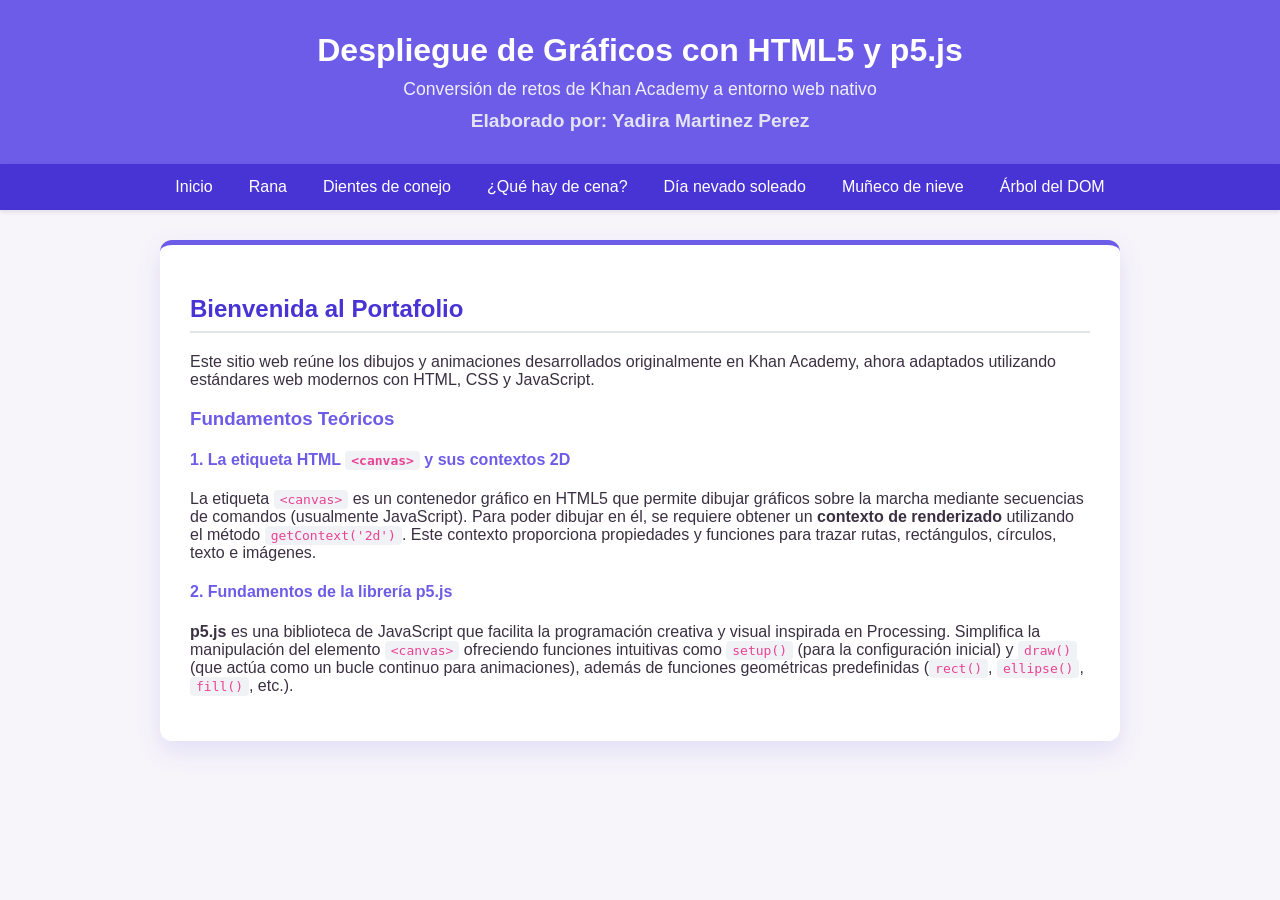
==== index.html @ 58188362 "Add files via upload" ====
<!DOCTYPE html>
<html lang="es">
<head>
    <meta charset="UTF-8">
    <title>Despliegue de Gráficos - Inicio</title>
    <link rel="stylesheet" href="estilo.css">
</head>
<body>
    <header>
        <h1>Despliegue de Gráficos con HTML5 y p5.js</h1>
        <p>Conversión de retos de Khan Academy a entorno web nativo</p>
        <!-- Aquí agregamos tu nombre -->
        <p style="margin-top: 10px; font-weight: bold; font-size: 1.2rem; color: #f1f2f6;">
            Elaborado por: Yadira Martinez Perez
        </p>
    </header>

    <nav>
        <ul>
            <li><a href="index.html">Inicio</a></li>
            <li><a href="proyectos/rana.html">Rana</a></li>
            <li><a href="proyectos/dientes.html">Dientes de conejo</a></li>
            <li><a href="proyectos/cena.html">¿Qué hay de cena?</a></li>
            <li><a href="proyectos/nevado.html">Día nevado soleado</a></li>
            <li><a href="proyectos/muneco.html">Muñeco de nieve</a></li>
            <li><a href="dom-inspector.html">Árbol del DOM</a></li>
        </ul>
    </nav>

    <main>
        <h2>Bienvenida al Portafolio</h2>
        <p>Este sitio web reúne los dibujos y animaciones desarrollados originalmente en Khan Academy, ahora adaptados utilizando estándares web modernos con HTML, CSS y JavaScript.</p>

        <section>
            <h3>Fundamentos Teóricos</h3>
            <h4>1. La etiqueta HTML <code>&lt;canvas&gt;</code> y sus contextos 2D</h4>
            <p>La etiqueta <code>&lt;canvas&gt;</code> es un contenedor gráfico en HTML5 que permite dibujar gráficos sobre la marcha mediante secuencias de comandos (usualmente JavaScript). Para poder dibujar en él, se requiere obtener un <strong>contexto de renderizado</strong> utilizando el método <code>getContext('2d')</code>. Este contexto proporciona propiedades y funciones para trazar rutas, rectángulos, círculos, texto e imágenes.</p>

            <h4>2. Fundamentos de la librería p5.js</h4>
            <p><strong>p5.js</strong> es una biblioteca de JavaScript que facilita la programación creativa y visual inspirada en Processing. Simplifica la manipulación del elemento <code>&lt;canvas&gt;</code> ofreciendo funciones intuitivas como <code>setup()</code> (para la configuración inicial) y <code>draw()</code> (que actúa como un bucle continuo para animaciones), además de funciones geométricas predefinidas (<code>rect()</code>, <code>ellipse()</code>, <code>fill()</code>, etc.).</p>
        </section>
    </main>
</body>
</html>
---- estilo.css ----
body {
    font-family: 'Segoe UI', Tahoma, Geneva, Verdana, sans-serif;
    margin: 0;
    padding: 0;
    background-color: #f7f5fa;
    color: #3b3042;
}

header {
    background: linear-gradient(135deg, #6a4c93, #8ac926); /* Degradado moderno */
    background: #6c5ce7; /* Color lila/morado principal */
    color: white;
    padding: 2rem 1rem;
    text-align: center;
    box-shadow: 0 4px 6px rgba(0, 0, 0, 0.1);
}

header h1 {
    margin: 0 0 10px 0;
    font-size: 2rem;
}

header p {
    margin: 0;
    font-size: 1.1rem;
    opacity: 0.9;
}

nav {
    background: #4834d4; /* Lila un poco más oscuro para la barra de navegación */
    box-shadow: 0 2px 4px rgba(0,0,0,0.1);
}

nav ul {
    list-style: none;
    padding: 0;
    display: flex;
    justify-content: center;
    flex-wrap: wrap;
    margin: 0;
}

nav ul li {
    margin: 0;
}

nav ul li a {
    color: white;
    text-decoration: none;
    padding: 14px 18px;
    display: block;
    font-weight: 500;
    transition: background 0.3s ease;
}

nav ul li a:hover {
    background: #341f97; /* Tono más intenso al pasar el ratón */
}

main {
    padding: 30px;
    max-width: 900px;
    margin: 30px auto;
    background: white;
    box-shadow: 0 10px 25px rgba(108, 92, 231, 0.15); /* Sombra suave con tinte lila */
    border-radius: 12px;
    border-top: 5px solid #6c5ce7;
}

h2 {
    color: #4834d4;
    border-bottom: 2px solid #dfe6e9;
    padding-bottom: 8px;
}

h3, h4 {
    color: #6c5ce7;
}

code {
    background-color: #f1f2f6;
    padding: 2px 6px;
    border-radius: 4px;
    color: #e84393;
    font-family: monospace;
}

canvas {
    border: 2px solid #dcdde1;
    background: #fff;
    display: block;
    margin: 20px auto;
    border-radius: 8px;
    box-shadow: 0 4px 10px rgba(0,0,0,0.05);
}
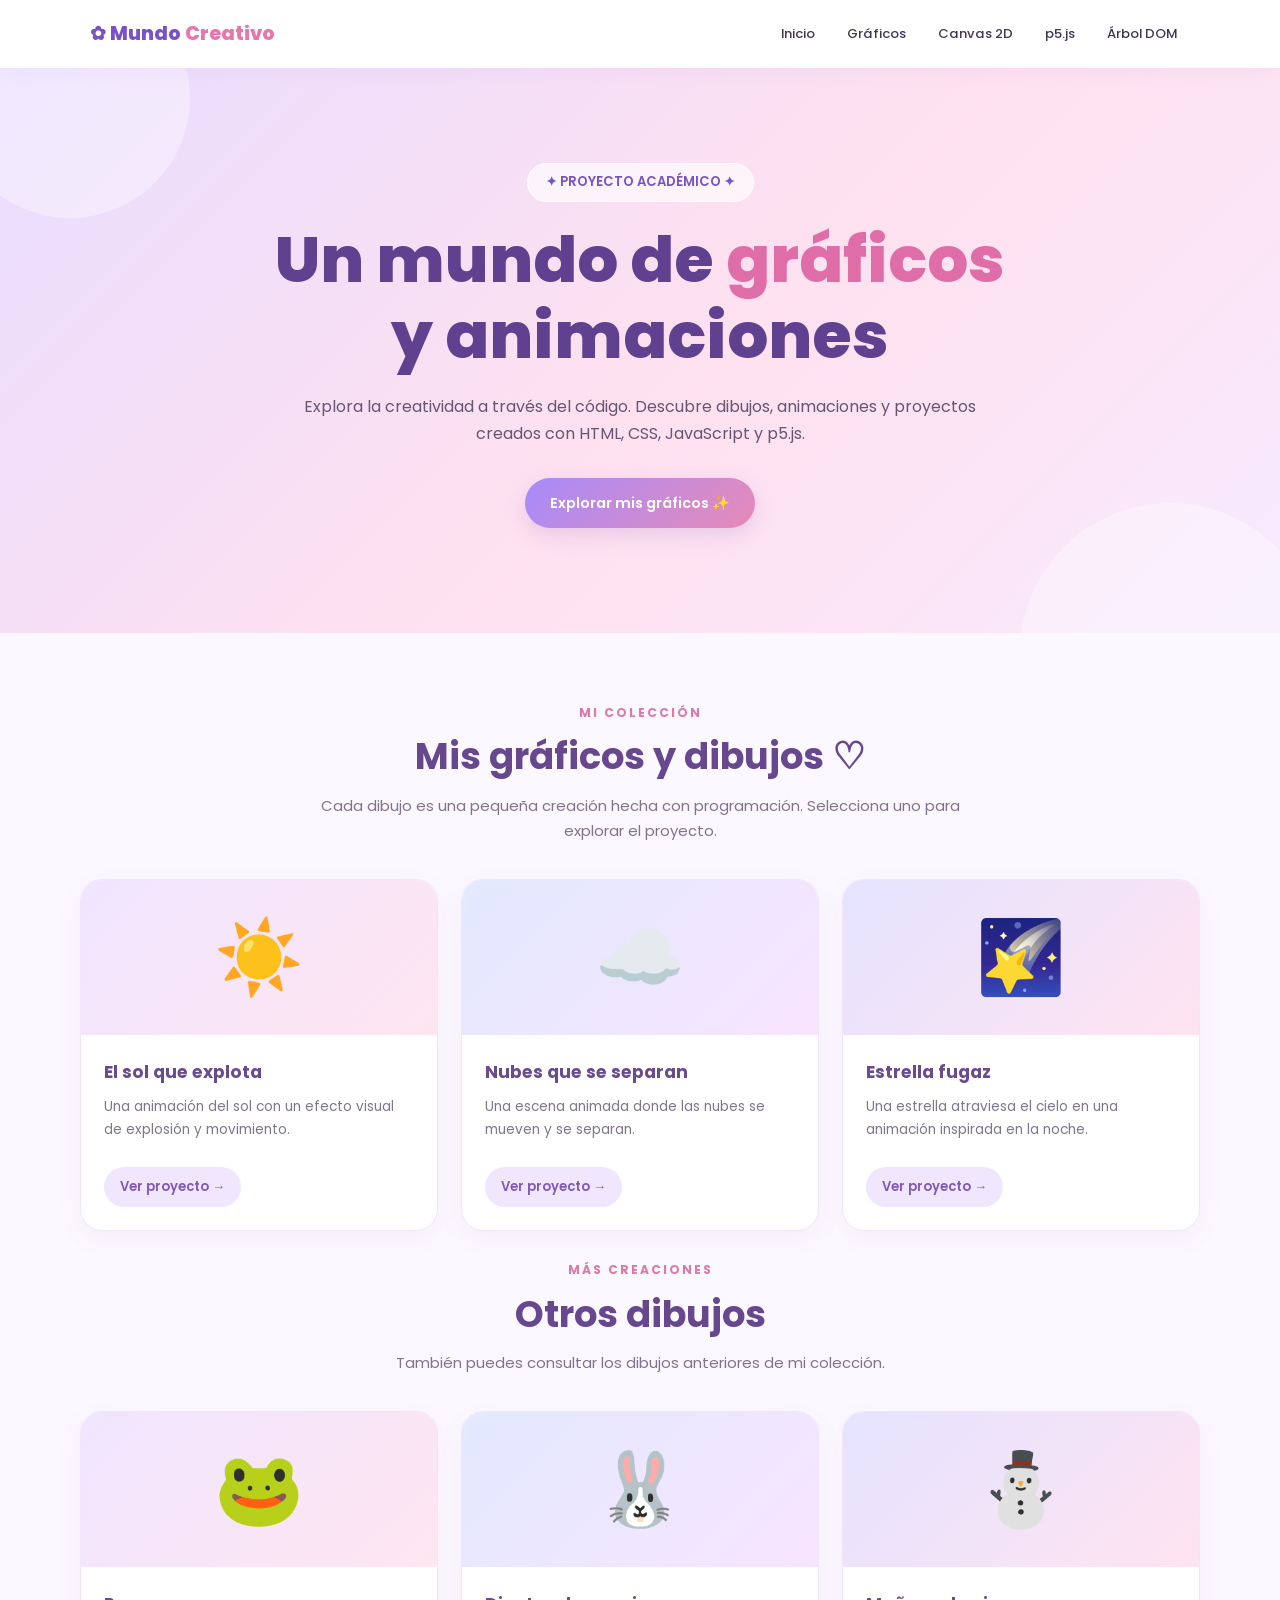
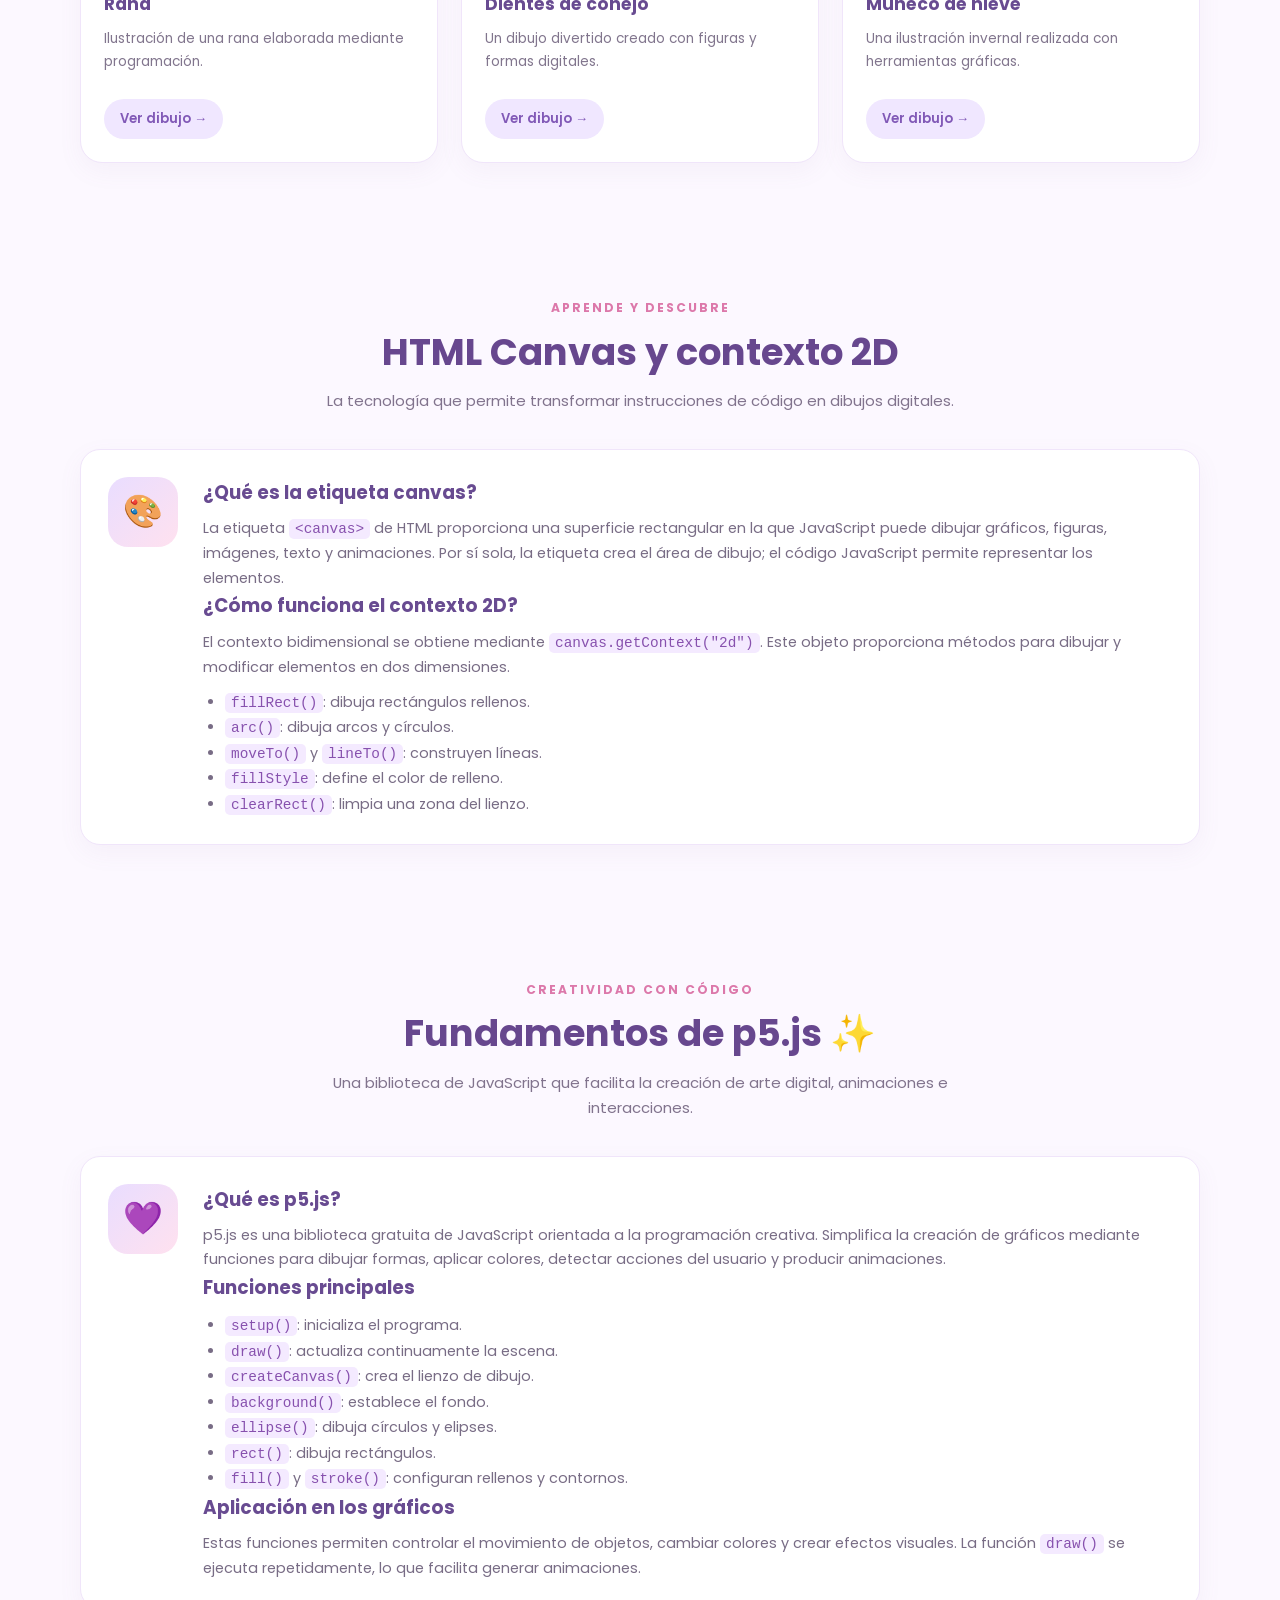
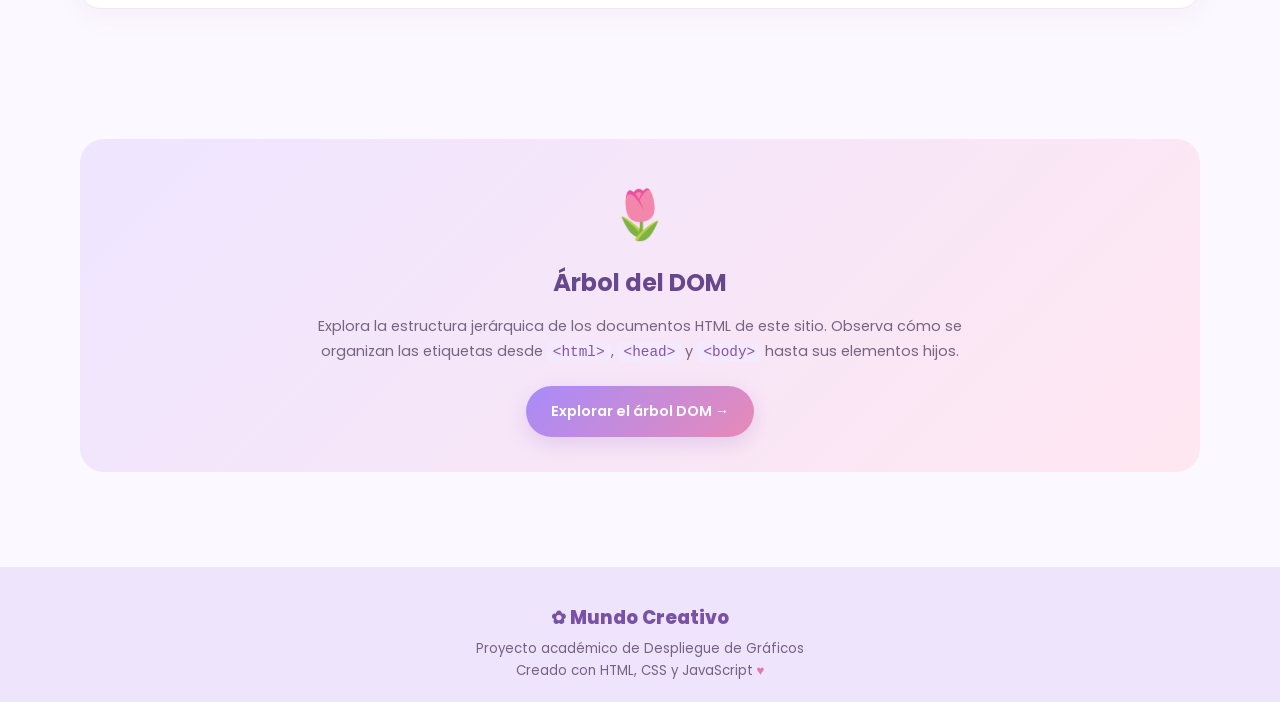
==== commit 1aadf0df: "Add files via upload Agregados nuevos gráficos y DOM inspector" ====
--- a/index.html
+++ b/index.html
@@ -1,44 +1,737 @@
+
 <!DOCTYPE html>
 <html lang="es">
 <head>
     <meta charset="UTF-8">
-    <title>Despliegue de Gráficos - Inicio</title>
-    <link rel="stylesheet" href="estilo.css">
+    <meta name="viewport" content="width=device-width, initial-scale=1.0">
+
+    <title>Despliegue de Gráficos | Mundo Creativo</title>
+
+    <link rel="preconnect" href="https://fonts.googleapis.com">
+    <link rel="preconnect" href="https://fonts.gstatic.com" crossorigin>
+    <link href="https://fonts.googleapis.com/css2?family=Poppins:wght@300;400;500;600;700;800&display=swap" rel="stylesheet">
+
+    <style>
+        :root {
+            --lila: #a78bfa;
+            --lila-oscuro: #7952c7;
+            --rosa: #f5a3c7;
+            --rosa-claro: #ffe4f0;
+            --fondo: #fcf8ff;
+            --texto: #443653;
+            --blanco: #ffffff;
+        }
+
+        * {
+            margin: 0;
+            padding: 0;
+            box-sizing: border-box;
+            scroll-behavior: smooth;
+        }
+
+        body {
+            font-family: 'Poppins', sans-serif;
+            background: var(--fondo);
+            color: var(--texto);
+            line-height: 1.7;
+        }
+
+        a {
+            text-decoration: none;
+            color: inherit;
+        }
+
+        /* NAVEGACIÓN */
+
+        nav {
+            position: sticky;
+            top: 0;
+            z-index: 100;
+            display: flex;
+            justify-content: space-between;
+            align-items: center;
+            flex-wrap: wrap;
+            gap: 15px;
+            padding: 15px 7%;
+            background: rgba(255, 255, 255, 0.94);
+            backdrop-filter: blur(12px);
+            box-shadow: 0 3px 18px #b99bd51c;
+        }
+
+        .logo {
+            color: var(--lila-oscuro);
+            font-size: 1.2rem;
+            font-weight: 800;
+        }
+
+        .logo span {
+            color: #e875ac;
+        }
+
+        .menu {
+            display: flex;
+            align-items: center;
+            justify-content: center;
+            flex-wrap: wrap;
+            gap: 8px;
+        }
+
+        .menu a {
+            padding: 8px 12px;
+            border-radius: 20px;
+            font-size: 0.82rem;
+            font-weight: 500;
+            transition: 0.3s;
+        }
+
+        .menu a:hover {
+            background: var(--rosa-claro);
+            color: var(--lila-oscuro);
+        }
+
+        /* PORTADA */
+
+        .hero {
+            position: relative;
+            overflow: hidden;
+            padding: 95px 20px 105px;
+            text-align: center;
+            background: linear-gradient(
+                135deg,
+                #e9ddff 0%,
+                #ffe1ef 55%,
+                #f7eaff 100%
+            );
+        }
+
+        .hero::before,
+        .hero::after {
+            content: "";
+            position: absolute;
+            border-radius: 50%;
+            background: #ffffff55;
+        }
+
+        .hero::before {
+            width: 240px;
+            height: 240px;
+            top: -90px;
+            left: -50px;
+        }
+
+        .hero::after {
+            width: 300px;
+            height: 300px;
+            bottom: -170px;
+            right: -40px;
+        }
+
+        .etiqueta {
+            display: inline-block;
+            background: #ffffffa8;
+            color: var(--lila-oscuro);
+            border: 1px solid #ffffff;
+            padding: 7px 18px;
+            border-radius: 30px;
+            font-size: 0.82rem;
+            font-weight: 600;
+            margin-bottom: 20px;
+        }
+
+        .hero h1 {
+            position: relative;
+            z-index: 1;
+            max-width: 850px;
+            margin: 0 auto 18px;
+            font-size: clamp(2.1rem, 5vw, 4rem);
+            line-height: 1.2;
+            font-weight: 800;
+            color: #60418f;
+        }
+
+        .hero h1 span {
+            color: #df6da7;
+        }
+
+        .hero p {
+            position: relative;
+            z-index: 1;
+            max-width: 680px;
+            margin: 0 auto 30px;
+            color: #665573;
+            font-size: 1rem;
+        }
+
+        .boton {
+            position: relative;
+            z-index: 1;
+            display: inline-block;
+            padding: 13px 25px;
+            border-radius: 30px;
+            color: white;
+            background: linear-gradient(135deg, #a78bfa, #e78ab8);
+            font-size: 0.9rem;
+            font-weight: 600;
+            box-shadow: 0 7px 20px #b68dd64d;
+            transition: transform 0.3s, box-shadow 0.3s;
+        }
+
+        .boton:hover {
+            transform: translateY(-4px);
+            box-shadow: 0 10px 25px #b68dd666;
+        }
+
+        /* CONTENIDO GENERAL */
+
+        main {
+            width: min(1120px, 90%);
+            margin: 0 auto;
+        }
+
+        section {
+            padding: 65px 0;
+            scroll-margin-top: 85px;
+        }
+
+        .encabezado {
+            text-align: center;
+            margin-bottom: 35px;
+        }
+
+        .encabezado .mini {
+            color: #dc78aa;
+            text-transform: uppercase;
+            letter-spacing: 2px;
+            font-size: 0.76rem;
+            font-weight: 700;
+        }
+
+        .encabezado h2 {
+            color: #67478e;
+            font-size: clamp(1.6rem, 3vw, 2.3rem);
+            line-height: 1.3;
+            margin: 8px 0 12px;
+        }
+
+        .encabezado p {
+            max-width: 650px;
+            margin: 0 auto;
+            color: #81738d;
+            font-size: 0.93rem;
+        }
+
+        /* TARJETAS DE GRÁFICOS */
+
+        .rejilla {
+            display: grid;
+            grid-template-columns: repeat(3, minmax(0, 1fr));
+            gap: 23px;
+        }
+
+        .tarjeta {
+            background: white;
+            border: 1px solid #f0e5fa;
+            border-radius: 22px;
+            overflow: hidden;
+            box-shadow: 0 8px 25px #8e6ba510;
+            transition: transform 0.3s, box-shadow 0.3s;
+        }
+
+        .tarjeta:hover {
+            transform: translateY(-7px);
+            box-shadow: 0 15px 35px #8e6ba522;
+        }
+
+        .ilustracion {
+            min-height: 155px;
+            display: flex;
+            justify-content: center;
+            align-items: center;
+            font-size: 4.5rem;
+            background: linear-gradient(135deg, #f0e5ff, #ffe6f1);
+        }
+
+        .tarjeta:nth-child(2) .ilustracion {
+            background: linear-gradient(135deg, #e2e9ff, #f8e4ff);
+        }
+
+        .tarjeta:nth-child(3) .ilustracion {
+            background: linear-gradient(135deg, #e5e3ff, #ffe3f1);
+        }
+
+        .tarjeta-contenido {
+            padding: 23px;
+        }
+
+        .tarjeta h3 {
+            color: #684b91;
+            font-size: 1.08rem;
+            margin-bottom: 8px;
+        }
+
+        .tarjeta p {
+            color: #81758d;
+            font-size: 0.85rem;
+            min-height: 57px;
+        }
+
+        .enlace {
+            display: inline-block;
+            margin-top: 15px;
+            padding: 9px 16px;
+            border-radius: 25px;
+            color: #8159b7;
+            background: #f0e7ff;
+            font-size: 0.82rem;
+            font-weight: 600;
+            transition: 0.3s;
+        }
+
+        .enlace:hover {
+            color: white;
+            background: linear-gradient(135deg, #a78bfa, #e78ab8);
+        }
+
+        .secundarios {
+            margin-top: 24px;
+        }
+
+        /* SECCIONES INFORMATIVAS */
+
+        .info {
+            display: grid;
+            grid-template-columns: 75px 1fr;
+            align-items: start;
+            gap: 20px;
+            padding: 27px;
+            background: white;
+            border: 1px solid #f0e5fa;
+            border-radius: 20px;
+            box-shadow: 0 8px 25px #8e6ba510;
+        }
+
+        .info + .info {
+            margin-top: 20px;
+        }
+
+        .info-icono {
+            display: flex;
+            justify-content: center;
+            align-items: center;
+            width: 70px;
+            height: 70px;
+            border-radius: 20px;
+            background: linear-gradient(135deg, #e9ddff, #ffe1ef);
+            font-size: 2rem;
+        }
+
+        .info h3 {
+            color: #684b91;
+            margin-bottom: 8px;
+            font-size: 1.15rem;
+        }
+
+        .info p,
+        .info li {
+            color: #786c85;
+            font-size: 0.9rem;
+        }
+
+        .info ul {
+            padding-left: 22px;
+            margin-top: 10px;
+        }
+
+        code {
+            padding: 2px 6px;
+            border-radius: 5px;
+            color: #8751ae;
+            background: #f4eaff;
+            overflow-wrap: anywhere;
+        }
+
+        /* DOM */
+
+        .dom-card {
+            padding: 35px;
+            border-radius: 24px;
+            text-align: center;
+            background: linear-gradient(135deg, #eee5ff, #ffe7f1);
+        }
+
+        .dom-card .dom-emoji {
+            font-size: 3rem;
+            margin-bottom: 8px;
+        }
+
+        .dom-card h2 {
+            color: #67478e;
+            margin-bottom: 10px;
+        }
+
+        .dom-card p {
+            max-width: 650px;
+            margin: 0 auto 22px;
+            color: #766482;
+            font-size: 0.9rem;
+        }
+
+        .dom-card .boton {
+            border: none;
+            cursor: pointer;
+        }
+
+        /* PIE DE PÁGINA */
+
+        footer {
+            margin-top: 30px;
+            padding: 35px 20px;
+            text-align: center;
+            background: #eee4fb;
+            color: #756187;
+        }
+
+        footer .footer-logo {
+            color: #7952a8;
+            font-weight: 800;
+            font-size: 1.15rem;
+            margin-bottom: 5px;
+        }
+
+        footer p {
+            font-size: 0.83rem;
+        }
+
+        footer .corazon {
+            color: #e875ac;
+        }
+
+        /* RESPONSIVE */
+
+        @media (max-width: 850px) {
+            nav {
+                justify-content: center;
+            }
+
+            .rejilla {
+                grid-template-columns: repeat(2, minmax(0, 1fr));
+            }
+        }
+
+        @media (max-width: 560px) {
+            .hero {
+                padding: 70px 18px 80px;
+            }
+
+            .rejilla {
+                grid-template-columns: 1fr;
+            }
+
+            .menu {
+                gap: 3px;
+            }
+
+            .menu a {
+                font-size: 0.77rem;
+                padding: 7px 9px;
+            }
+
+            .info {
+                grid-template-columns: 1fr;
+                padding: 22px;
+            }
+
+            .info-icono {
+                width: 58px;
+                height: 58px;
+                font-size: 1.7rem;
+            }
+
+            .dom-card {
+                padding: 25px 18px;
+            }
+        }
+    </style>
 </head>
+
 <body>
-    <header>
-        <h1>Despliegue de Gráficos con HTML5 y p5.js</h1>
-        <p>Conversión de retos de Khan Academy a entorno web nativo</p>
-        <!-- Aquí agregamos tu nombre -->
-        <p style="margin-top: 10px; font-weight: bold; font-size: 1.2rem; color: #f1f2f6;">
-            Elaborado por: Yadira Martinez Perez
+
+    <!-- MENÚ DE NAVEGACIÓN -->
+    <nav>
+        <a class="logo" href="index.html">
+            ✿ Mundo <span>Creativo</span>
+        </a>
+
+        <div class="menu">
+            <a href="#inicio">Inicio</a>
+            <a href="#graficos">Gráficos</a>
+            <a href="#canvas">Canvas 2D</a>
+            <a href="#p5js">p5.js</a>
+            <a href="dom-inspector.html">Árbol DOM</a>
+        </div>
+    </nav>
+
+    <!-- PORTADA -->
+    <header class="hero" id="inicio">
+        <span class="etiqueta">✦ PROYECTO ACADÉMICO ✦</span>
+
+        <h1>
+            Un mundo de <span>gráficos</span><br>
+            y animaciones
+        </h1>
+
+        <p>
+            Explora la creatividad a través del código.
+            Descubre dibujos, animaciones y proyectos creados
+            con HTML, CSS, JavaScript y p5.js.
         </p>
+
+        <a class="boton" href="#graficos">
+            Explorar mis gráficos ✨
+        </a>
     </header>
 
-    <nav>
-        <ul>
-            <li><a href="index.html">Inicio</a></li>
-            <li><a href="proyectos/rana.html">Rana</a></li>
-            <li><a href="proyectos/dientes.html">Dientes de conejo</a></li>
-            <li><a href="proyectos/cena.html">¿Qué hay de cena?</a></li>
-            <li><a href="proyectos/nevado.html">Día nevado soleado</a></li>
-            <li><a href="proyectos/muneco.html">Muñeco de nieve</a></li>
-            <li><a href="dom-inspector.html">Árbol del DOM</a></li>
-        </ul>
-    </nav>
-
     <main>
-        <h2>Bienvenida al Portafolio</h2>
-        <p>Este sitio web reúne los dibujos y animaciones desarrollados originalmente en Khan Academy, ahora adaptados utilizando estándares web modernos con HTML, CSS y JavaScript.</p>
-
-        <section>
-            <h3>Fundamentos Teóricos</h3>
-            <h4>1. La etiqueta HTML <code>&lt;canvas&gt;</code> y sus contextos 2D</h4>
-            <p>La etiqueta <code>&lt;canvas&gt;</code> es un contenedor gráfico en HTML5 que permite dibujar gráficos sobre la marcha mediante secuencias de comandos (usualmente JavaScript). Para poder dibujar en él, se requiere obtener un <strong>contexto de renderizado</strong> utilizando el método <code>getContext('2d')</code>. Este contexto proporciona propiedades y funciones para trazar rutas, rectángulos, círculos, texto e imágenes.</p>
-
-            <h4>2. Fundamentos de la librería p5.js</h4>
-            <p><strong>p5.js</strong> es una biblioteca de JavaScript que facilita la programación creativa y visual inspirada en Processing. Simplifica la manipulación del elemento <code>&lt;canvas&gt;</code> ofreciendo funciones intuitivas como <code>setup()</code> (para la configuración inicial) y <code>draw()</code> (que actúa como un bucle continuo para animaciones), además de funciones geométricas predefinidas (<code>rect()</code>, <code>ellipse()</code>, <code>fill()</code>, etc.).</p>
+
+        <!-- GALERÍA DE GRÁFICOS -->
+        <section id="graficos">
+
+            <div class="encabezado">
+                <span class="mini">Mi colección</span>
+                <h2>Mis gráficos y dibujos ♡</h2>
+                <p>
+                    Cada dibujo es una pequeña creación hecha con
+                    programación. Selecciona uno para explorar el proyecto.
+                </p>
+            </div>
+
+            <div class="rejilla">
+
+                <article class="tarjeta">
+                    <div class="ilustracion" aria-hidden="true">☀️</div>
+                    <div class="tarjeta-contenido">
+                        <h3>El sol que explota</h3>
+                        <p>
+                            Una animación del sol con un efecto visual
+                            de explosión y movimiento.
+                        </p>
+                        <a class="enlace" href="sol-explota.html">
+                            Ver proyecto →
+                        </a>
+                    </div>
+                </article>
+
+                <article class="tarjeta">
+                    <div class="ilustracion" aria-hidden="true">☁️</div>
+                    <div class="tarjeta-contenido">
+                        <h3>Nubes que se separan</h3>
+                        <p>
+                            Una escena animada donde las nubes se
+                            mueven y se separan.
+                        </p>
+                        <a class="enlace" href="nubes-separan.html">
+                            Ver proyecto →
+                        </a>
+                    </div>
+                </article>
+
+                <article class="tarjeta">
+                    <div class="ilustracion" aria-hidden="true">🌠</div>
+                    <div class="tarjeta-contenido">
+                        <h3>Estrella fugaz</h3>
+                        <p>
+                            Una estrella atraviesa el cielo en una
+                            animación inspirada en la noche.
+                        </p>
+                        <a class="enlace" href="estrella-fugaz.html">
+                            Ver proyecto →
+                        </a>
+                    </div>
+                </article>
+
+            </div>
+
+            <!-- DIBUJOS ANTERIORES -->
+            <div class="encabezado secundarios">
+                <span class="mini">Más creaciones</span>
+                <h2>Otros dibujos</h2>
+                <p>
+                    También puedes consultar los dibujos anteriores
+                    de mi colección.
+                </p>
+            </div>
+
+            <div class="rejilla">
+
+                <article class="tarjeta">
+                    <div class="ilustracion" aria-hidden="true">🐸</div>
+                    <div class="tarjeta-contenido">
+                        <h3>Rana</h3>
+                        <p>
+                            Ilustración de una rana elaborada
+                            mediante programación.
+                        </p>
+                        <a class="enlace" href="rana.html">
+                            Ver dibujo →
+                        </a>
+                    </div>
+                </article>
+
+                <article class="tarjeta">
+                    <div class="ilustracion" aria-hidden="true">🐰</div>
+                    <div class="tarjeta-contenido">
+                        <h3>Dientes de conejo</h3>
+                        <p>
+                            Un dibujo divertido creado con
+                            figuras y formas digitales.
+                        </p>
+                        <a class="enlace" href="dientes-conejo.html">
+                            Ver dibujo →
+                        </a>
+                    </div>
+                </article>
+
+                <article class="tarjeta">
+                    <div class="ilustracion" aria-hidden="true">⛄</div>
+                    <div class="tarjeta-contenido">
+                        <h3>Muñeco de nieve</h3>
+                        <p>
+                            Una ilustración invernal realizada
+                            con herramientas gráficas.
+                        </p>
+                        <a class="enlace" href="muneco-nieve.html">
+                            Ver dibujo →
+                        </a>
+                    </div>
+                </article>
+
+            </div>
         </section>
+
+        <!-- INFORMACIÓN SOBRE CANVAS -->
+        <section id="canvas">
+
+            <div class="encabezado">
+                <span class="mini">Aprende y descubre</span>
+                <h2>HTML Canvas y contexto 2D</h2>
+                <p>
+                    La tecnología que permite transformar instrucciones
+                    de código en dibujos digitales.
+                </p>
+            </div>
+
+            <article class="info">
+                <div class="info-icono" aria-hidden="true">🎨</div>
+
+                <div>
+                    <h3>¿Qué es la etiqueta canvas?</h3>
+                    <p>
+                        La etiqueta <code>&lt;canvas&gt;</code> de HTML
+                        proporciona una superficie rectangular en la que
+                        JavaScript puede dibujar gráficos, figuras,
+                        imágenes, texto y animaciones. Por sí sola,
+                        la etiqueta crea el área de dibujo; el código
+                        JavaScript permite representar los elementos.
+                    </p>
+
+                    <h3>¿Cómo funciona el contexto 2D?</h3>
+                    <p>
+                        El contexto bidimensional se obtiene mediante
+                        <code>canvas.getContext("2d")</code>. Este objeto
+                        proporciona métodos para dibujar y modificar
+                        elementos en dos dimensiones.
+                    </p>
+
+                    <ul>
+                        <li><code>fillRect()</code>: dibuja rectángulos rellenos.</li>
+                        <li><code>arc()</code>: dibuja arcos y círculos.</li>
+                        <li><code>moveTo()</code> y <code>lineTo()</code>: construyen líneas.</li>
+                        <li><code>fillStyle</code>: define el color de relleno.</li>
+                        <li><code>clearRect()</code>: limpia una zona del lienzo.</li>
+                    </ul>
+                </div>
+            </article>
+        </section>
+
+        <!-- INFORMACIÓN SOBRE P5.JS -->
+        <section id="p5js">
+
+            <div class="encabezado">
+                <span class="mini">Creatividad con código</span>
+                <h2>Fundamentos de p5.js ✨</h2>
+                <p>
+                    Una biblioteca de JavaScript que facilita la creación
+                    de arte digital, animaciones e interacciones.
+                </p>
+            </div>
+
+            <article class="info">
+                <div class="info-icono" aria-hidden="true">💜</div>
+
+                <div>
+                    <h3>¿Qué es p5.js?</h3>
+                    <p>
+                        p5.js es una biblioteca gratuita de JavaScript
+                        orientada a la programación creativa. Simplifica
+                        la creación de gráficos mediante funciones para
+                        dibujar formas, aplicar colores, detectar acciones
+                        del usuario y producir animaciones.
+                    </p>
+
+                    <h3>Funciones principales</h3>
+                    <ul>
+                        <li><code>setup()</code>: inicializa el programa.</li>
+                        <li><code>draw()</code>: actualiza continuamente la escena.</li>
+                        <li><code>createCanvas()</code>: crea el lienzo de dibujo.</li>
+                        <li><code>background()</code>: establece el fondo.</li>
+                        <li><code>ellipse()</code>: dibuja círculos y elipses.</li>
+                        <li><code>rect()</code>: dibuja rectángulos.</li>
+                        <li><code>fill()</code> y <code>stroke()</code>: configuran rellenos y contornos.</li>
+                    </ul>
+
+                    <h3>Aplicación en los gráficos</h3>
+                    <p>
+                        Estas funciones permiten controlar el movimiento
+                        de objetos, cambiar colores y crear efectos
+                        visuales. La función <code>draw()</code> se
+                        ejecuta repetidamente, lo que facilita generar
+                        animaciones.
+                    </p>
+                </div>
+            </article>
+        </section>
+
+        <!-- INSPECTOR DEL DOM -->
+        <section id="dom">
+
+            <div class="dom-card">
+                <div class="dom-emoji" aria-hidden="true">🌷</div>
+
+                <h2>Árbol del DOM</h2>
+
+                <p>
+                    Explora la estructura jerárquica de los documentos
+                    HTML de este sitio. Observa cómo se organizan las
+                    etiquetas desde <code>&lt;html&gt;</code>,
+                    <code>&lt;head&gt;</code> y <code>&lt;body&gt;</code>
+                    hasta sus elementos hijos.
+                </p>
+
+                <a class="boton" href="dom-inspector.html">
+                    Explorar el árbol DOM →
+                </a>
+            </div>
+
+        </section>
+
     </main>
+
+    <!-- PIE DE PÁGINA -->
+    <footer>
+        <div class="footer-logo">✿ Mundo Creativo</div>
+        <p>Proyecto académico de Despliegue de Gráficos</p>
+        <p>Creado con HTML, CSS y JavaScript <span class="corazon">♥</span></p>
+    </footer>
+
 </body>
-</html>+</html>
